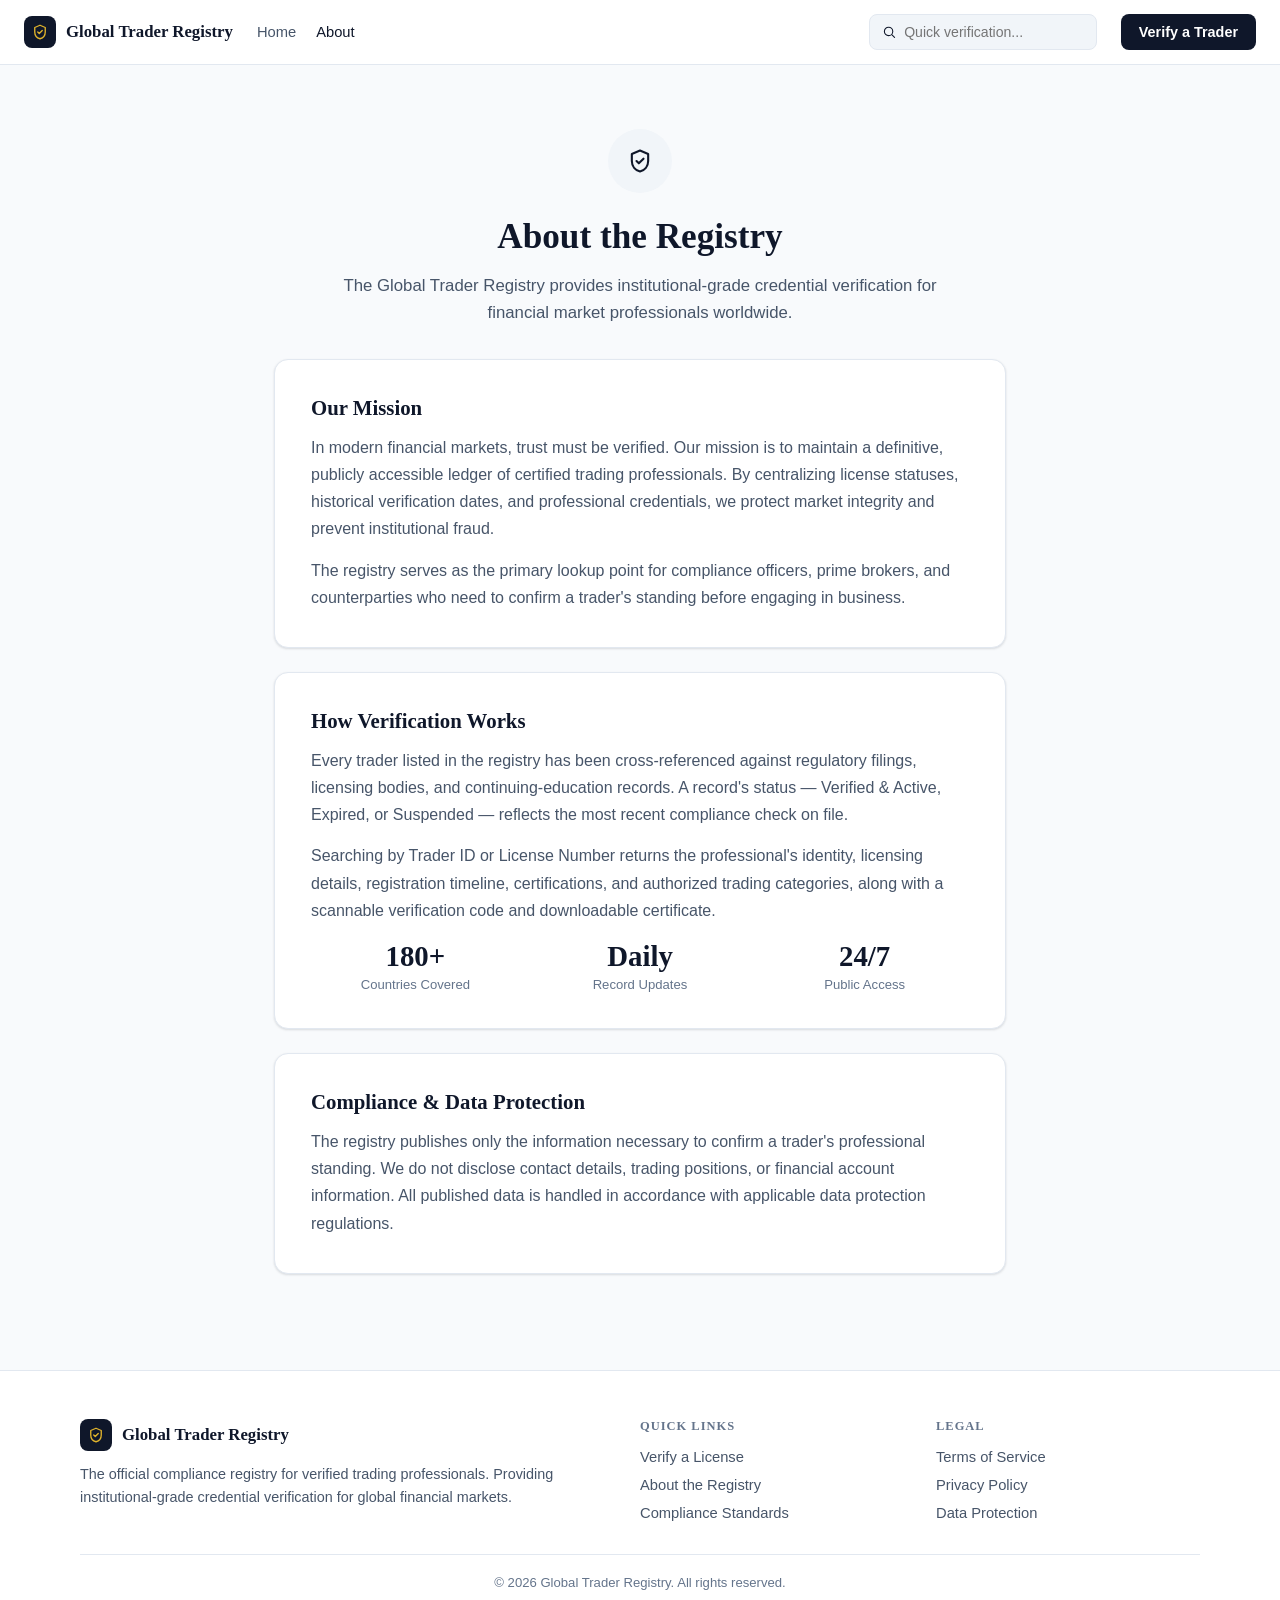
==== about.html @ 94d0c5c8 "Add files via upload" ====
<!DOCTYPE html>
<html lang="en">
<head>
<meta charset="UTF-8" />
<meta name="viewport" content="width=device-width, initial-scale=1.0" />
<title>About the Registry — Global Trader Registry</title>
<link rel="stylesheet" href="css/styles.css" />
</head>
<body>
  <header class="site-header" id="site-header"></header>

  <section class="about-hero">
    <div class="about-icon" id="about-icon"></div>
    <h1>About the Registry</h1>
    <p>The Global Trader Registry provides institutional-grade credential verification for financial market professionals worldwide.</p>
  </section>

  <div class="about-content">
    <div class="about-card">
      <h2>Our Mission</h2>
      <p>In modern financial markets, trust must be verified. Our mission is to maintain a definitive, publicly accessible ledger of certified trading professionals. By centralizing license statuses, historical verification dates, and professional credentials, we protect market integrity and prevent institutional fraud.</p>
      <p>The registry serves as the primary lookup point for compliance officers, prime brokers, and counterparties who need to confirm a trader's standing before engaging in business.</p>
    </div>

    <div class="about-card">
      <h2>How Verification Works</h2>
      <p>Every trader listed in the registry has been cross-referenced against regulatory filings, licensing bodies, and continuing-education records. A record's status — Verified &amp; Active, Expired, or Suspended — reflects the most recent compliance check on file.</p>
      <p>Searching by Trader ID or License Number returns the professional's identity, licensing details, registration timeline, certifications, and authorized trading categories, along with a scannable verification code and downloadable certificate.</p>
      <div class="stat-grid">
        <div class="stat"><div class="num">180+</div><div class="label">Countries Covered</div></div>
        <div class="stat"><div class="num">Daily</div><div class="label">Record Updates</div></div>
        <div class="stat"><div class="num">24/7</div><div class="label">Public Access</div></div>
      </div>
    </div>

    <div class="about-card">
      <h2>Compliance &amp; Data Protection</h2>
      <p>The registry publishes only the information necessary to confirm a trader's professional standing. We do not disclose contact details, trading positions, or financial account information. All published data is handled in accordance with applicable data protection regulations.</p>
    </div>
  </div>

  <footer class="site-footer" id="site-footer"></footer>

  <script src="data/traders.js"></script>
  <script src="js/main.js"></script>
  <script>
    document.addEventListener("DOMContentLoaded", () => {
      renderHeader("about");
      renderFooter();
      document.getElementById("about-icon").innerHTML = icon("shield", 28);
    });
  </script>
</body>
</html>
---- css/styles.css ----
/* Global Trader Registry — Institutional Deep Navy & Slate theme */

:root {
  --navy-950: #0b1120;
  --navy-900: #0f172a;
  --navy-800: #1e293b;
  --slate-600: #475569;
  --slate-500: #64748b;
  --slate-200: #e2e8f0;
  --slate-100: #f1f5f9;
  --slate-50: #f8fafc;
  --gold-500: #d4a017;
  --gold-400: #e0b32c;
  --white: #ffffff;
  --green-600: #16a34a;
  --green-50: #f0fdf4;
  --red-600: #dc2626;
  --red-50: #fef2f2;
  --amber-600: #d97706;
  --amber-50: #fffbeb;

  --font-serif: Georgia, "Times New Roman", serif;
  --font-sans: -apple-system, BlinkMacSystemFont, "Segoe UI", Roboto, Helvetica, Arial, sans-serif;

  --radius: 10px;
  --shadow-card: 0 1px 3px rgba(15, 23, 42, 0.08), 0 1px 2px rgba(15, 23, 42, 0.06);
  --shadow-lg: 0 10px 30px rgba(15, 23, 42, 0.12);
}

* { box-sizing: border-box; }

html, body {
  margin: 0;
  padding: 0;
  font-family: var(--font-sans);
  color: var(--navy-900);
  background: var(--slate-50);
  -webkit-font-smoothing: antialiased;
}

h1, h2, h3, .brand-name {
  font-family: var(--font-serif);
}

a { color: inherit; text-decoration: none; }

.container {
  max-width: 1120px;
  margin: 0 auto;
  padding: 0 24px;
}

/* ---------- Header ---------- */
.site-header {
  background: var(--white);
  border-bottom: 1px solid var(--slate-200);
  position: sticky;
  top: 0;
  z-index: 50;
}

.header-inner {
  display: flex;
  align-items: center;
  gap: 24px;
  padding: 14px 24px;
}

.brand {
  display: flex;
  align-items: center;
  gap: 10px;
  font-weight: 700;
  font-size: 1.05rem;
  color: var(--navy-900);
}

.brand-icon {
  width: 32px;
  height: 32px;
  border-radius: 8px;
  background: var(--navy-900);
  display: flex;
  align-items: center;
  justify-content: center;
  color: var(--gold-400);
  flex-shrink: 0;
}

.main-nav {
  display: flex;
  gap: 20px;
  flex: 1;
}

.main-nav a {
  font-size: 0.92rem;
  color: var(--slate-600);
  font-weight: 500;
}

.main-nav a:hover, .main-nav a.active {
  color: var(--navy-900);
}

.header-search {
  display: flex;
  align-items: center;
  gap: 6px;
  background: var(--slate-100);
  border: 1px solid var(--slate-200);
  border-radius: 8px;
  padding: 8px 12px;
  min-width: 220px;
}

.header-search input {
  border: none;
  background: none;
  outline: none;
  font-size: 0.88rem;
  width: 100%;
  color: var(--navy-900);
}

.btn {
  display: inline-flex;
  align-items: center;
  justify-content: center;
  gap: 8px;
  border-radius: 8px;
  font-weight: 600;
  font-size: 0.9rem;
  padding: 10px 18px;
  border: none;
  cursor: pointer;
  transition: filter 0.15s ease, transform 0.1s ease;
}

.btn:active { transform: translateY(1px); }

.btn-primary {
  background: var(--navy-900);
  color: var(--white);
}
.btn-primary:hover { filter: brightness(1.15); }

.btn-gold {
  background: var(--gold-500);
  color: var(--navy-950);
}
.btn-gold:hover { filter: brightness(1.08); }

.btn-outline {
  background: var(--white);
  color: var(--navy-900);
  border: 1px solid var(--slate-200);
}
.btn-outline:hover { background: var(--slate-100); }

/* ---------- Hero ---------- */
.hero {
  background: linear-gradient(180deg, var(--navy-950) 0%, var(--navy-900) 100%);
  color: var(--white);
  padding: 80px 24px 64px;
  text-align: center;
}

.hero-badge {
  display: inline-flex;
  align-items: center;
  gap: 8px;
  border: 1px solid rgba(212, 160, 23, 0.4);
  background: rgba(212, 160, 23, 0.1);
  color: var(--gold-400);
  padding: 6px 16px;
  border-radius: 999px;
  font-size: 0.8rem;
  font-weight: 600;
  letter-spacing: 0.02em;
  margin-bottom: 28px;
}

.hero h1 {
  font-size: clamp(2.2rem, 5vw, 3.4rem);
  line-height: 1.15;
  margin: 0 0 20px;
  font-weight: 700;
}

.hero p.lede {
  color: var(--slate-200);
  font-size: 1.1rem;
  max-width: 640px;
  margin: 0 auto 40px;
  line-height: 1.6;
}

.search-box {
  background: var(--white);
  border-radius: 14px;
  padding: 8px;
  max-width: 640px;
  margin: 0 auto;
  display: flex;
  gap: 8px;
  box-shadow: var(--shadow-lg);
}

.search-box input {
  flex: 1;
  border: none;
  outline: none;
  padding: 14px 16px;
  font-size: 1rem;
  color: var(--navy-900);
  background: transparent;
}

.search-box .btn { padding: 14px 28px; }

.hero-footnote {
  margin-top: 20px;
  font-size: 0.85rem;
  color: var(--slate-500);
  display: flex;
  align-items: center;
  justify-content: center;
  gap: 6px;
}

.search-error {
  margin-top: 16px;
  color: #fca5a5;
  font-size: 0.9rem;
  display: none;
}

/* ---------- Feature section ---------- */
.section {
  padding: 72px 24px;
}

.section-heading {
  text-align: center;
  max-width: 640px;
  margin: 0 auto 48px;
}

.section-heading .eyebrow {
  color: var(--gold-500);
  font-weight: 700;
  font-size: 0.8rem;
  letter-spacing: 0.08em;
  text-transform: uppercase;
}

.section-heading h2 {
  font-size: 2rem;
  margin: 10px 0 12px;
  color: var(--navy-900);
}

.section-heading p {
  color: var(--slate-600);
  line-height: 1.6;
}

.feature-grid {
  display: grid;
  grid-template-columns: repeat(auto-fit, minmax(240px, 1fr));
  gap: 24px;
  max-width: 1120px;
  margin: 0 auto;
}

.feature-card {
  background: var(--white);
  border: 1px solid var(--slate-200);
  border-radius: var(--radius);
  padding: 28px;
  box-shadow: var(--shadow-card);
}

.feature-card .icon {
  width: 44px;
  height: 44px;
  border-radius: 10px;
  background: var(--slate-100);
  color: var(--navy-900);
  display: flex;
  align-items: center;
  justify-content: center;
  margin-bottom: 16px;
}

.feature-card h3 {
  font-size: 1.05rem;
  margin: 0 0 8px;
  color: var(--navy-900);
}

.feature-card p {
  color: var(--slate-600);
  font-size: 0.92rem;
  line-height: 1.55;
  margin: 0;
}

/* ---------- Footer ---------- */
.site-footer {
  background: var(--white);
  border-top: 1px solid var(--slate-200);
  padding: 48px 24px 24px;
}

.footer-grid {
  display: grid;
  grid-template-columns: 2fr 1fr 1fr;
  gap: 32px;
  max-width: 1120px;
  margin: 0 auto 32px;
}

.footer-grid h4 {
  font-family: var(--font-serif);
  font-size: 0.78rem;
  text-transform: uppercase;
  letter-spacing: 0.08em;
  color: var(--slate-500);
  margin: 0 0 14px;
}

.footer-grid ul {
  list-style: none;
  margin: 0;
  padding: 0;
  display: flex;
  flex-direction: column;
  gap: 10px;
}

.footer-grid ul a {
  color: var(--slate-600);
  font-size: 0.92rem;
}
.footer-grid ul a:hover { color: var(--navy-900); }

.footer-grid p {
  color: var(--slate-600);
  font-size: 0.9rem;
  line-height: 1.6;
  margin: 8px 0 0;
}

.footer-bottom {
  max-width: 1120px;
  margin: 0 auto;
  border-top: 1px solid var(--slate-200);
  padding-top: 20px;
  font-size: 0.82rem;
  color: var(--slate-500);
  text-align: center;
}

/* ---------- Verify page ---------- */
.verify-wrap {
  max-width: 1120px;
  margin: 0 auto;
  padding: 40px 24px 80px;
}

.back-link {
  display: inline-flex;
  align-items: center;
  gap: 6px;
  color: var(--slate-600);
  font-size: 0.9rem;
  margin-bottom: 24px;
}
.back-link:hover { color: var(--navy-900); }

.verify-grid {
  display: grid;
  grid-template-columns: 2fr 1fr;
  gap: 24px;
  align-items: start;
}

@media (max-width: 860px) {
  .verify-grid { grid-template-columns: 1fr; }
  .footer-grid { grid-template-columns: 1fr; }
  .main-nav { display: none; }
}

.card {
  background: var(--white);
  border: 1px solid var(--slate-200);
  border-radius: 14px;
  box-shadow: var(--shadow-card);
  overflow: hidden;
}

.profile-card { border-top: 4px solid var(--navy-900); }
.profile-card.status-verified { border-top-color: var(--green-600); }
.profile-card.status-expired { border-top-color: var(--red-600); }
.profile-card.status-suspended { border-top-color: var(--amber-600); }

.profile-header {
  display: flex;
  align-items: flex-start;
  gap: 20px;
  padding: 28px;
  flex-wrap: wrap;
}

.avatar {
  width: 88px;
  height: 88px;
  border-radius: 12px;
  background: var(--slate-100);
  color: var(--navy-900);
  display: flex;
  align-items: center;
  justify-content: center;
  font-family: var(--font-serif);
  font-weight: 700;
  font-size: 1.6rem;
  flex-shrink: 0;
}

.profile-identity { flex: 1; min-width: 200px; }
.profile-identity h1 { font-size: 1.6rem; margin: 0 0 4px; }
.profile-identity .specialization { color: var(--slate-600); font-size: 1rem; margin-bottom: 10px; }

.meta-row {
  display: flex;
  flex-wrap: wrap;
  gap: 16px;
  color: var(--slate-600);
  font-size: 0.88rem;
}
.meta-row span { display: inline-flex; align-items: center; gap: 6px; }

.status-badge {
  display: inline-flex;
  align-items: center;
  gap: 6px;
  padding: 8px 16px;
  border-radius: 999px;
  font-weight: 700;
  font-size: 0.82rem;
  letter-spacing: 0.02em;
  white-space: nowrap;
}
.status-badge.verified { background: var(--green-50); color: var(--green-600); }
.status-badge.expired { background: var(--red-50); color: var(--red-600); }
.status-badge.suspended { background: var(--amber-50); color: var(--amber-600); }

.divider { border-top: 1px solid var(--slate-200); }

.info-grid {
  display: grid;
  grid-template-columns: 1fr 1fr;
  gap: 24px;
  padding: 28px;
}

.info-block h4 {
  display: flex;
  align-items: center;
  gap: 8px;
  font-family: var(--font-serif);
  font-size: 0.85rem;
  text-transform: uppercase;
  letter-spacing: 0.06em;
  color: var(--slate-500);
  margin: 0 0 16px;
}

.field-label { font-size: 0.78rem; color: var(--slate-500); margin-bottom: 4px; }
.field-value {
  background: var(--slate-100);
  border-radius: 6px;
  padding: 8px 12px;
  font-family: "SFMono-Regular", Consolas, monospace;
  font-size: 0.92rem;
  margin-bottom: 14px;
}

.timeline-row {
  display: flex;
  justify-content: space-between;
  padding: 8px 0;
  font-size: 0.92rem;
}
.timeline-row span:first-child { color: var(--slate-500); }
.timeline-row span:last-child { font-weight: 600; }

.section-block { padding: 28px; }
.section-block h3 {
  display: flex;
  align-items: center;
  gap: 8px;
  font-size: 1.1rem;
  margin: 0 0 16px;
}

.tag-list { display: flex; flex-wrap: wrap; gap: 8px; }
.tag {
  background: var(--slate-100);
  border: 1px solid var(--slate-200);
  border-radius: 999px;
  padding: 6px 14px;
  font-size: 0.85rem;
  color: var(--navy-900);
}
.tag.gold { background: rgba(212, 160, 23, 0.12); border-color: rgba(212, 160, 23, 0.35); color: #92700f; }

.cert-list { list-style: none; margin: 0; padding: 0; display: flex; flex-direction: column; gap: 10px; }
.cert-list li {
  display: flex;
  align-items: center;
  gap: 10px;
  font-size: 0.92rem;
  color: var(--navy-900);
}

.side-card { padding: 24px; text-align: center; }
.side-card h3 { font-family: var(--font-serif); font-size: 1.05rem; margin: 0 0 20px; }

#qr-canvas-wrap {
  display: flex;
  justify-content: center;
  margin-bottom: 16px;
}

.blockchain-ref {
  background: var(--slate-100);
  border-radius: 8px;
  padding: 10px;
  font-size: 0.78rem;
  color: var(--slate-500);
  margin-top: 10px;
}
.blockchain-ref strong {
  display: block;
  font-family: monospace;
  color: var(--navy-900);
  font-size: 0.88rem;
  margin-top: 4px;
}

.cert-panel {
  background: var(--navy-950);
  color: var(--white);
  border-radius: 14px;
  padding: 24px;
  margin-top: 16px;
}
.cert-panel h3 { font-family: var(--font-serif); margin: 0 0 8px; }
.cert-panel p { color: var(--slate-200); font-size: 0.88rem; line-height: 1.5; margin: 0 0 16px; }

/* ---------- Not found ---------- */
.not-found {
  text-align: center;
  padding: 100px 24px;
}
.not-found .icon-circle {
  width: 72px;
  height: 72px;
  border-radius: 50%;
  background: var(--slate-100);
  color: var(--slate-500);
  display: flex;
  align-items: center;
  justify-content: center;
  margin: 0 auto 24px;
}
.not-found h1 { font-size: 1.8rem; margin: 0 0 12px; }
.not-found p { color: var(--slate-600); max-width: 480px; margin: 0 auto 28px; line-height: 1.6; }
.not-found code {
  background: var(--slate-100);
  padding: 2px 8px;
  border-radius: 4px;
}

/* ---------- About page ---------- */
.about-hero {
  text-align: center;
  padding: 64px 24px 32px;
}
.about-icon {
  width: 64px;
  height: 64px;
  border-radius: 50%;
  background: var(--slate-100);
  color: var(--navy-900);
  display: flex;
  align-items: center;
  justify-content: center;
  margin: 0 auto 24px;
}
.about-hero h1 { font-size: 2.2rem; margin: 0 0 16px; }
.about-hero p { color: var(--slate-600); max-width: 620px; margin: 0 auto; line-height: 1.6; font-size: 1.05rem; }

.about-content {
  max-width: 780px;
  margin: 0 auto;
  padding: 0 24px 72px;
}

.about-card {
  background: var(--white);
  border: 1px solid var(--slate-200);
  border-radius: 14px;
  padding: 36px;
  box-shadow: var(--shadow-card);
  margin-bottom: 24px;
}
.about-card h2 { font-size: 1.3rem; margin: 0 0 14px; }
.about-card p { color: var(--slate-600); line-height: 1.7; margin: 0 0 14px; }
.about-card p:last-child { margin-bottom: 0; }

.stat-grid {
  display: grid;
  grid-template-columns: repeat(3, 1fr);
  gap: 16px;
  margin-top: 16px;
}
.stat-grid .stat { text-align: center; }
.stat-grid .stat .num { font-family: var(--font-serif); font-size: 1.8rem; color: var(--navy-900); font-weight: 700; }
.stat-grid .stat .label { font-size: 0.82rem; color: var(--slate-500); margin-top: 4px; }

@media (max-width: 640px) {
  .header-inner { flex-wrap: wrap; }
  .header-search { display: none; }
  .info-grid { grid-template-columns: 1fr; }
  .stat-grid { grid-template-columns: 1fr; }
}
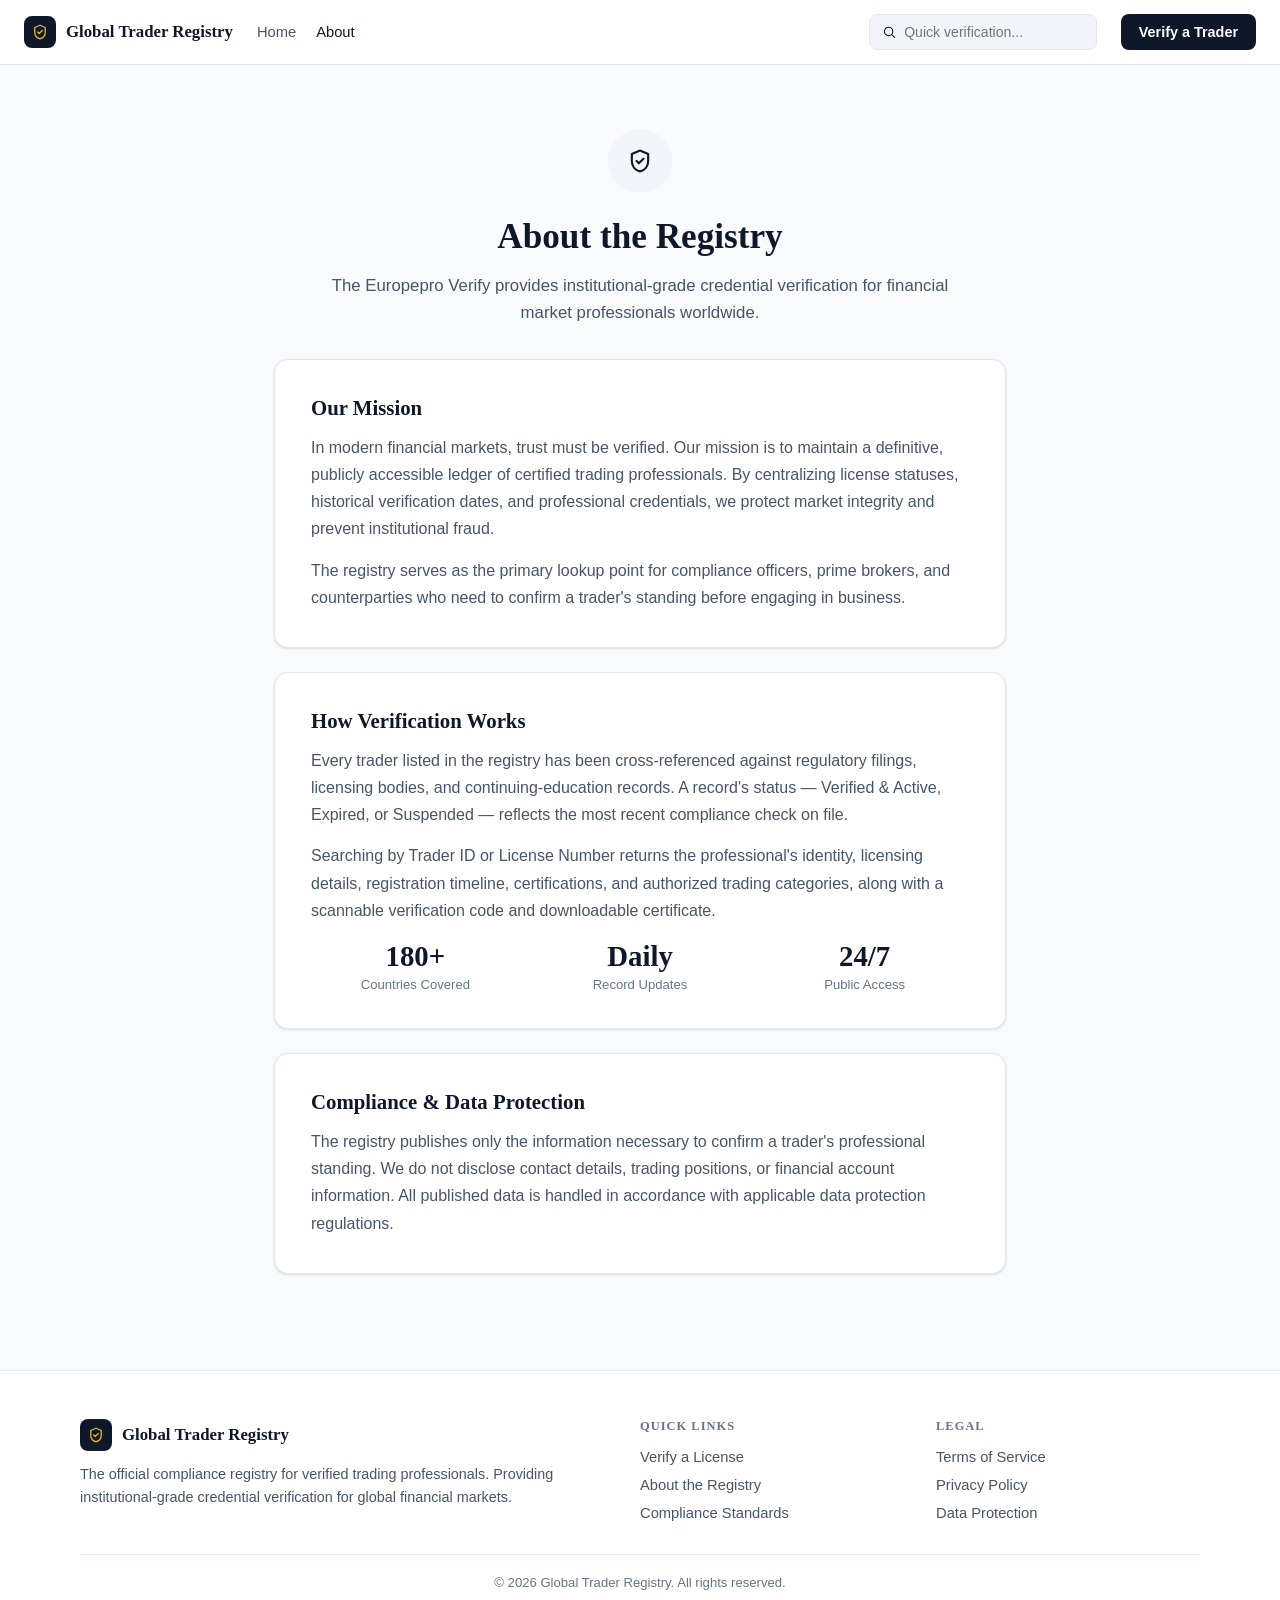
==== commit 60f1cbf0: "Update about.html" ====
--- a/about.html
+++ b/about.html
@@ -3,7 +3,7 @@
 <head>
 <meta charset="UTF-8" />
 <meta name="viewport" content="width=device-width, initial-scale=1.0" />
-<title>About the Registry — Global Trader Registry</title>
+<title>About the Registry — Europepro Verify</title>
 <link rel="stylesheet" href="css/styles.css" />
 </head>
 <body>
@@ -12,7 +12,7 @@
   <section class="about-hero">
     <div class="about-icon" id="about-icon"></div>
     <h1>About the Registry</h1>
-    <p>The Global Trader Registry provides institutional-grade credential verification for financial market professionals worldwide.</p>
+    <p>The Europepro Verify provides institutional-grade credential verification for financial market professionals worldwide.</p>
   </section>
 
   <div class="about-content">
